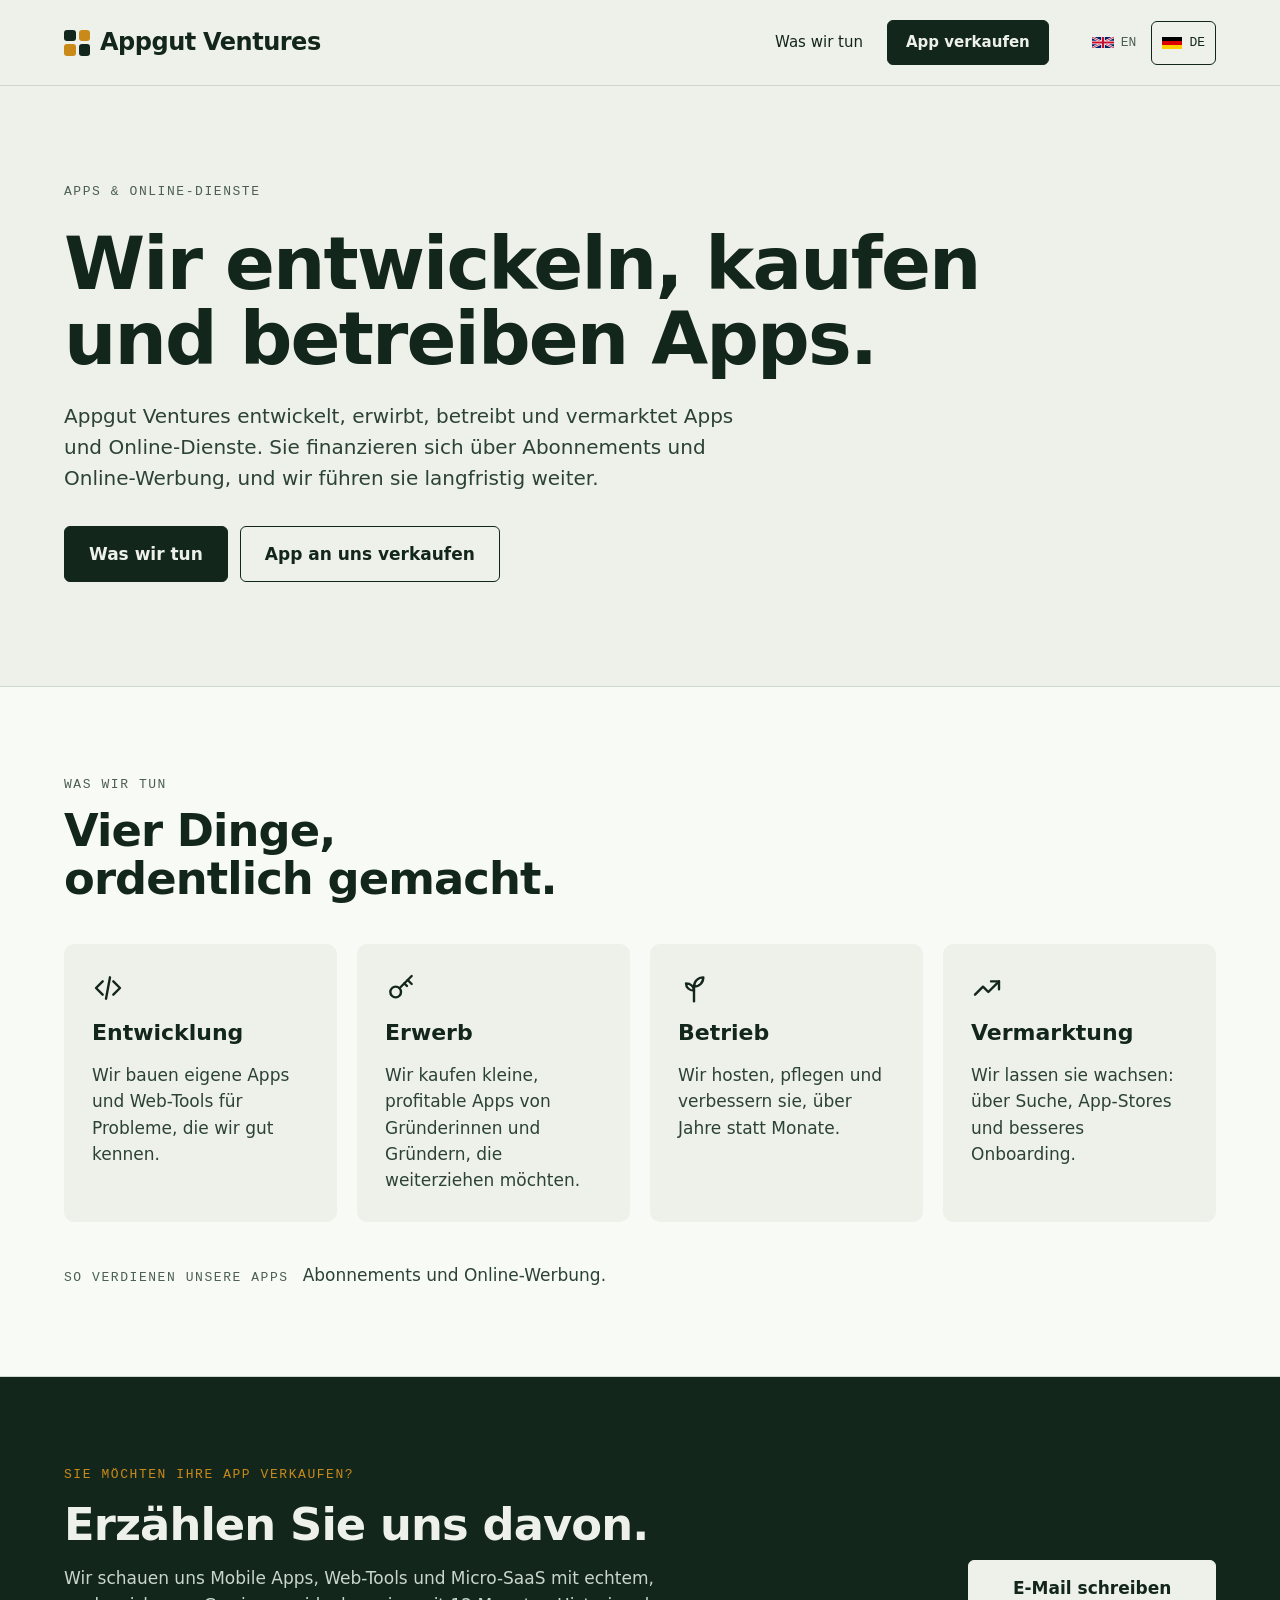
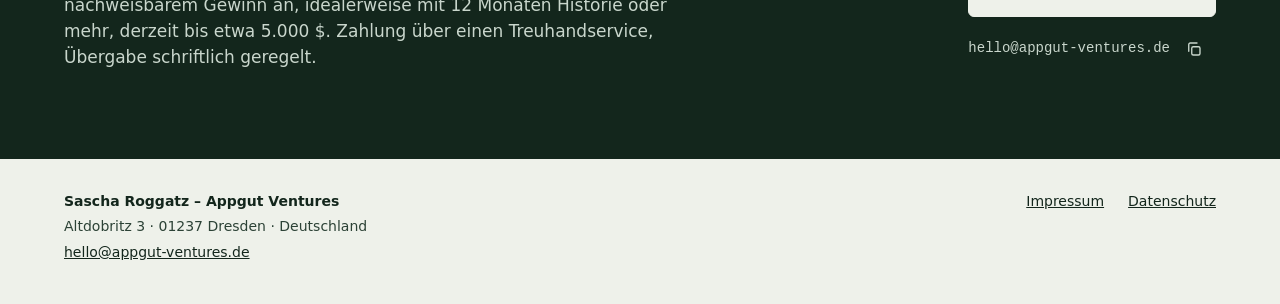
==== de/index.html @ 53e2649e "initial commit" ====
<!doctype html>
<html lang="de">
<head>
<meta charset="utf-8">
<meta name="viewport" content="width=device-width, initial-scale=1, viewport-fit=cover">
<title>Appgut Ventures – Wir entwickeln, kaufen und betreiben Apps</title>
<meta name="description" content="Appgut Ventures entwickelt, erwirbt, betreibt und vermarktet Apps und Online-Dienste, finanziert über Abonnements und Online-Werbung.">
<link rel="canonical" href="https://appgut-ventures.de/de/">
<link rel="alternate" hreflang="en" href="https://appgut-ventures.de/">
<link rel="alternate" hreflang="de" href="https://appgut-ventures.de/de/">
<link rel="alternate" hreflang="x-default" href="https://appgut-ventures.de/">
<meta property="og:title" content="Appgut Ventures – Wir entwickeln, kaufen und betreiben Apps">
<meta property="og:description" content="Wir entwickeln, erwerben, betreiben und vermarkten Apps und Online-Dienste.">
<meta property="og:url" content="https://appgut-ventures.de/de/">
<meta property="og:type" content="website">
<link rel="icon" href="../favicon.svg" type="image/svg+xml">
<link rel="icon" href="../favicon-32.png" sizes="32x32" type="image/png">
<link rel="apple-touch-icon" href="../apple-touch-icon.png">
<link rel="stylesheet" href="../assets/site.css">
</head>
<body>

<header class="site-header">
  <div class="wrap">
    <a class="brand" href="./">
      <span class="mark" aria-hidden="true"><span></span><span></span><span></span><span></span></span>
      <span class="wordmark"><b>Appgut</b> <span>Ventures</span></span>
    </a>
    <nav class="nav" aria-label="Hauptmenü">
      <a href="#what">Was wir tun</a>
      <a class="btn btn-sm" href="#sell">App verkaufen</a>
      <span class="lang" role="group" aria-label="Sprache">
        <a href="../" hreflang="en" lang="en"><svg aria-hidden="true" width="22" height="11" viewBox="0 0 60 30"><rect width="60" height="30" fill="#012169"/><path d="M0,0 L60,30 M60,0 L0,30" stroke="#FFFFFF" stroke-width="6" fill="none"/><path d="M0,0 L60,30 M60,0 L0,30" stroke="#C8102E" stroke-width="2.5" fill="none"/><path d="M30,0 v30 M0,15 h60" stroke="#FFFFFF" stroke-width="10" fill="none"/><path d="M30,0 v30 M0,15 h60" stroke="#C8102E" stroke-width="6" fill="none"/></svg>EN</a>
        <span aria-current="true"><svg aria-hidden="true" width="20" height="12" viewBox="0 0 5 3"><rect width="5" height="1" y="0" fill="#000000"/><rect width="5" height="1" y="1" fill="#DD0000"/><rect width="5" height="1" y="2" fill="#FFCE00"/></svg>DE</span>
      </span>
    </nav>
  </div>
</header>

<main>
  <section class="wrap hero">
    <span class="eyebrow">Apps &amp; Online-Dienste</span>
    <h1 style="hyphens:auto">Wir entwickeln, kaufen und betreiben Apps.</h1>
    <p class="lead">Appgut Ventures entwickelt, erwirbt, betreibt und vermarktet Apps und Online-Dienste. Sie finanzieren sich über Abonnements und Online-Werbung, und wir führen sie langfristig weiter.</p>
    <div class="actions">
      <a class="btn" href="#what">Was wir tun</a>
      <a class="btn btn-outline" href="#sell">App an uns verkaufen</a>
    </div>
  </section>

  <section id="what" class="band">
    <div class="wrap section">
      <div class="section-head">
        <span class="eyebrow">Was wir tun</span>
        <h2>Vier Dinge, ordentlich gemacht.</h2>
      </div>
      <div class="cards">
        <article class="card">
          <svg aria-hidden="true" width="32" height="32" viewBox="0 0 24 24" fill="none" stroke="#13261C" stroke-width="1.8" stroke-linecap="round" stroke-linejoin="round"><path d="M8 7l-5 5 5 5"/><path d="M16 7l5 5-5 5"/><path d="M13.5 4l-3 16"/></svg>
          <h3>Entwicklung</h3>
          <p>Wir bauen eigene Apps und Web-Tools für Probleme, die wir gut kennen.</p>
        </article>
        <article class="card">
          <svg aria-hidden="true" width="32" height="32" viewBox="0 0 24 24" fill="none" stroke="#13261C" stroke-width="1.8" stroke-linecap="round" stroke-linejoin="round"><circle cx="8" cy="15" r="4"/><path d="M11 12l9-9"/><path d="M17 6l3 3"/><path d="M14.5 8.5l2 2"/></svg>
          <h3>Erwerb</h3>
          <p>Wir kaufen kleine, profitable Apps von Gründerinnen und Gründern, die weiterziehen möchten.</p>
        </article>
        <article class="card">
          <svg aria-hidden="true" width="32" height="32" viewBox="0 0 24 24" fill="none" stroke="#13261C" stroke-width="1.8" stroke-linecap="round" stroke-linejoin="round"><path d="M12 22V11"/><path d="M12 11c0-4 3-7 7-7 0 4-3 7-7 7z"/><path d="M12 14c0-3-2.5-5.5-6-5.5 0 3 2.5 5.5 6 5.5z"/></svg>
          <h3>Betrieb</h3>
          <p>Wir hosten, pflegen und verbessern sie, über Jahre statt Monate.</p>
        </article>
        <article class="card">
          <svg aria-hidden="true" width="32" height="32" viewBox="0 0 24 24" fill="none" stroke="#13261C" stroke-width="1.8" stroke-linecap="round" stroke-linejoin="round"><path d="M3 17l6-6 4 4 8-8"/><path d="M15 7h6v6"/></svg>
          <h3>Vermarktung</h3>
          <p>Wir lassen sie wachsen: über Suche, App-Stores und besseres Onboarding.</p>
        </article>
      </div>
      <p class="earn"><span class="eyebrow">So verdienen unsere Apps</span><span>Abonnements und Online-Werbung.</span></p>
    </div>
  </section>

  <section id="sell" class="dark">
    <div class="wrap sell">
      <div class="sell-text">
        <span class="eyebrow">Sie möchten Ihre App verkaufen?</span>
        <h2>Erzählen Sie uns davon.</h2>
        <p>Wir schauen uns Mobile Apps, Web-Tools und Micro-SaaS mit echtem, nachweisbarem Gewinn an, idealerweise mit 12 Monaten Historie oder mehr, derzeit bis etwa 5.000&nbsp;$. Zahlung über einen Treuhandservice, Übergabe schriftlich geregelt.</p>
      </div>
      <div class="contact">
        <a class="btn btn-light" href="mailto:hello@appgut-ventures.de">E-Mail schreiben</a>
        <div class="email-row">
          <span class="email" id="email-de">hello@appgut-ventures.de</span>
          <button type="button" class="copy" data-copy="hello@appgut-ventures.de" data-done="Kopiert" aria-controls="email-de" aria-label="E-Mail-Adresse kopieren" title="E-Mail-Adresse kopieren">
            <svg class="icon" aria-hidden="true" width="18" height="18" viewBox="0 0 24 24" fill="none" stroke="currentColor" stroke-width="1.8" stroke-linecap="round" stroke-linejoin="round"><rect x="9" y="9" width="11" height="11" rx="2"/><path d="M5 15V6a2 2 0 0 1 2-2h9"/></svg>
            <svg class="ok" aria-hidden="true" width="18" height="18" viewBox="0 0 24 24" fill="none" stroke="currentColor" stroke-width="2" stroke-linecap="round" stroke-linejoin="round"><path d="M5 12l5 5 9-10"/></svg>
          </button>
        </div>
      </div>
    </div>
  </section>
</main>

<footer class="site-footer">
  <div class="wrap">
    <address>
      <strong>Sascha Roggatz – Appgut Ventures</strong>
      <span>Altdobritz 3 · 01237 Dresden · Deutschland</span>
      <a href="mailto:hello@appgut-ventures.de">hello@appgut-ventures.de</a>
    </address>
    <nav class="legal-links" aria-label="Rechtliches">
      <a href="../impressum.html">Impressum</a>
      <a href="../datenschutz.html">Datenschutz</a>
    </nav>
  </div>
</footer>

<script src="../assets/site.js" defer></script>
</body>
</html>
---- assets/site.css ----
/* Appgut Ventures – site styles. Fonts are self-hosted (SIL Open Font License, see fonts/LICENSE-*.txt). */
@font-face{font-family:"Bricolage Grotesque";font-style:normal;font-weight:600;font-display:swap;src:url("fonts/bricolage-grotesque-latin-600-normal.woff2") format("woff2")}
@font-face{font-family:"Bricolage Grotesque";font-style:normal;font-weight:800;font-display:swap;src:url("fonts/bricolage-grotesque-latin-800-normal.woff2") format("woff2")}
@font-face{font-family:"IBM Plex Sans";font-style:normal;font-weight:400;font-display:swap;src:url("fonts/ibm-plex-sans-latin-400-normal.woff2") format("woff2")}
@font-face{font-family:"IBM Plex Sans";font-style:normal;font-weight:500;font-display:swap;src:url("fonts/ibm-plex-sans-latin-500-normal.woff2") format("woff2")}
@font-face{font-family:"IBM Plex Sans";font-style:normal;font-weight:600;font-display:swap;src:url("fonts/ibm-plex-sans-latin-600-normal.woff2") format("woff2")}
@font-face{font-family:"IBM Plex Mono";font-style:normal;font-weight:400;font-display:swap;src:url("fonts/ibm-plex-mono-latin-400-normal.woff2") format("woff2")}
@font-face{font-family:"IBM Plex Mono";font-style:normal;font-weight:500;font-display:swap;src:url("fonts/ibm-plex-mono-latin-500-normal.woff2") format("woff2")}

:root{
  --bg:#EEF1EA; --surface:#F8FAF5; --ink:#13261C; --ink-2:#2C4236; --muted:#4C5E53; --line:#CFD8CF;
  --accent:#C98A1A; --on-dark:#EEF1EA; --on-dark-2:#C9D6CC;
  --f-display:"Bricolage Grotesque","Avenir Next",system-ui,sans-serif;
  --f-body:"IBM Plex Sans","Segoe UI",system-ui,sans-serif;
  --f-mono:"IBM Plex Mono",ui-monospace,Menlo,monospace;
}
*{box-sizing:border-box}
html{-webkit-text-size-adjust:100%}
body{margin:0;background:var(--bg);color:var(--ink);font-family:var(--f-body);font-size:17px;line-height:1.55}
a{color:var(--ink)}
a:hover{color:#3E5A49}
:focus-visible{outline:2px solid var(--accent);outline-offset:3px;border-radius:4px}
p{margin:0}
h1,h2,h3{font-family:var(--f-display);margin:0;text-wrap:balance}
h1{font-weight:800;font-size:clamp(2.6rem,6vw,4.6rem);line-height:1.02;letter-spacing:-.025em;max-width:14em}
h2{font-weight:800;font-size:clamp(1.9rem,3.6vw,2.8rem);line-height:1.08;letter-spacing:-.02em}
h3{font-weight:600;font-size:22px}

.wrap{max-width:1200px;margin:0 auto;padding-left:max(24px,env(safe-area-inset-left));padding-right:max(24px,env(safe-area-inset-right))}

/* Header */
.site-header{border-bottom:1px solid var(--line)}
.site-header .wrap{display:flex;flex-wrap:wrap;align-items:center;justify-content:space-between;gap:16px;padding-top:20px;padding-bottom:20px}
.brand{display:flex;align-items:center;gap:10px;text-decoration:none}
.mark{display:grid;grid-template-columns:repeat(2,1fr);gap:3px;width:26px;height:26px}
.mark span{border-radius:3px;background:var(--ink)}
.mark span:nth-child(2),.mark span:nth-child(3){background:var(--accent)}
.wordmark{font-family:var(--f-display);font-size:24px;letter-spacing:-.02em;color:var(--ink)}
.wordmark b{font-weight:800}
.wordmark span{font-weight:600}
.nav{display:flex;flex-wrap:wrap;align-items:center;gap:8px 24px;font-size:15px}
.nav > a{text-decoration:none}
.lang{display:inline-flex;gap:4px;margin-left:8px}
.lang a,.lang span{display:inline-flex;align-items:center;gap:7px;min-height:44px;padding:0 10px;border:1px solid transparent;border-radius:6px;font-family:var(--f-mono);font-size:13px;color:var(--muted);text-decoration:none}
.lang [aria-current]{border-color:var(--ink);color:var(--ink);font-weight:500}

/* Buttons */
.btn{display:inline-flex;align-items:center;justify-content:center;min-height:48px;padding:14px 24px;border-radius:6px;font-weight:600;text-decoration:none;background:var(--ink);color:var(--bg);border:1.5px solid var(--ink)}
.btn:hover{background:#24402F;color:var(--bg)}
.btn-sm{min-height:44px;padding:10px 18px}
.btn-outline{background:transparent;color:var(--ink)}
.btn-outline:hover{background:var(--ink);color:var(--bg)}
.btn-light{background:var(--bg);color:var(--ink);border-color:var(--bg)}
.btn-light:hover{background:#FFFFFF;color:var(--ink)}

/* Sections */
.eyebrow{font-family:var(--f-mono);font-size:13px;letter-spacing:.12em;text-transform:uppercase;color:var(--muted)}
.hero{padding-top:96px;padding-bottom:104px;display:flex;flex-direction:column;gap:24px}
.lead{font-size:20px;max-width:34em;color:var(--ink-2)}
.actions{display:flex;flex-wrap:wrap;gap:12px;padding-top:8px}
.band{background:var(--surface);border-top:1px solid var(--line);border-bottom:1px solid var(--line)}
.section{padding-top:88px;padding-bottom:88px;display:flex;flex-direction:column;gap:40px}
.section-head{display:flex;flex-direction:column;gap:12px;max-width:40em}
.cards{display:flex;flex-wrap:wrap;gap:20px}
.card{flex:1 1 240px;min-width:0;display:flex;flex-direction:column;gap:12px;padding:28px;background:var(--bg);border-radius:10px}
.card p{color:var(--ink-2)}
.earn{display:flex;flex-wrap:wrap;align-items:baseline;gap:6px 14px;color:var(--ink-2)}

.dark{background:var(--ink);color:var(--on-dark)}
.dark h2{color:var(--on-dark)}
.dark .eyebrow{color:var(--accent)}
.sell{padding-top:88px;padding-bottom:88px;display:flex;flex-wrap:wrap;align-items:flex-end;justify-content:space-between;gap:32px 48px}
.sell-text{flex:1 1 520px;min-width:0;display:flex;flex-direction:column;gap:16px}
.sell-text p{max-width:36em;color:var(--on-dark-2)}
.contact{display:flex;flex-direction:column;gap:10px}
.email-row{display:flex;align-items:center;gap:2px}
.email{font-family:var(--f-mono);font-size:14px;color:var(--on-dark-2);user-select:all}
.copy{display:inline-grid;place-items:center;width:44px;height:44px;padding:0;border:0;border-radius:6px;background:transparent;cursor:pointer;color:var(--on-dark-2)}
.copy:hover{color:var(--on-dark)}
.copy .ok{display:none}
.copy.copied .ok{display:block}
.copy.copied .icon{display:none}

/* Footer */
.site-footer .wrap{padding-top:32px;padding-bottom:40px;display:flex;flex-wrap:wrap;justify-content:space-between;gap:16px 32px;font-size:14px;color:var(--ink-2)}
.site-footer address{font-style:normal;display:flex;flex-direction:column;gap:4px}
.site-footer strong{color:var(--ink);font-weight:600}
.legal-links{display:flex;flex-wrap:wrap;gap:8px 24px;align-items:flex-start}

/* Legal pages */
.legal{max-width:760px;padding-top:64px;padding-bottom:88px;display:flex;flex-direction:column;gap:16px}
.legal h1{font-size:clamp(2.2rem,5vw,3.2rem)}
.legal h2{font-size:1.35rem;margin-top:24px}
.legal p,.legal li{color:var(--ink-2)}
.legal ul{margin:0;padding-left:1.2em;display:grid;gap:4px}
.legal address{font-style:normal}
.todo{background:#FBEFD2;color:#5A3E07;border-radius:3px;padding:0 3px}

@media (max-width:640px){
  .hero{padding-top:64px;padding-bottom:72px}
  .section,.sell{padding-top:64px;padding-bottom:64px}
  .lang{margin-left:0}
}
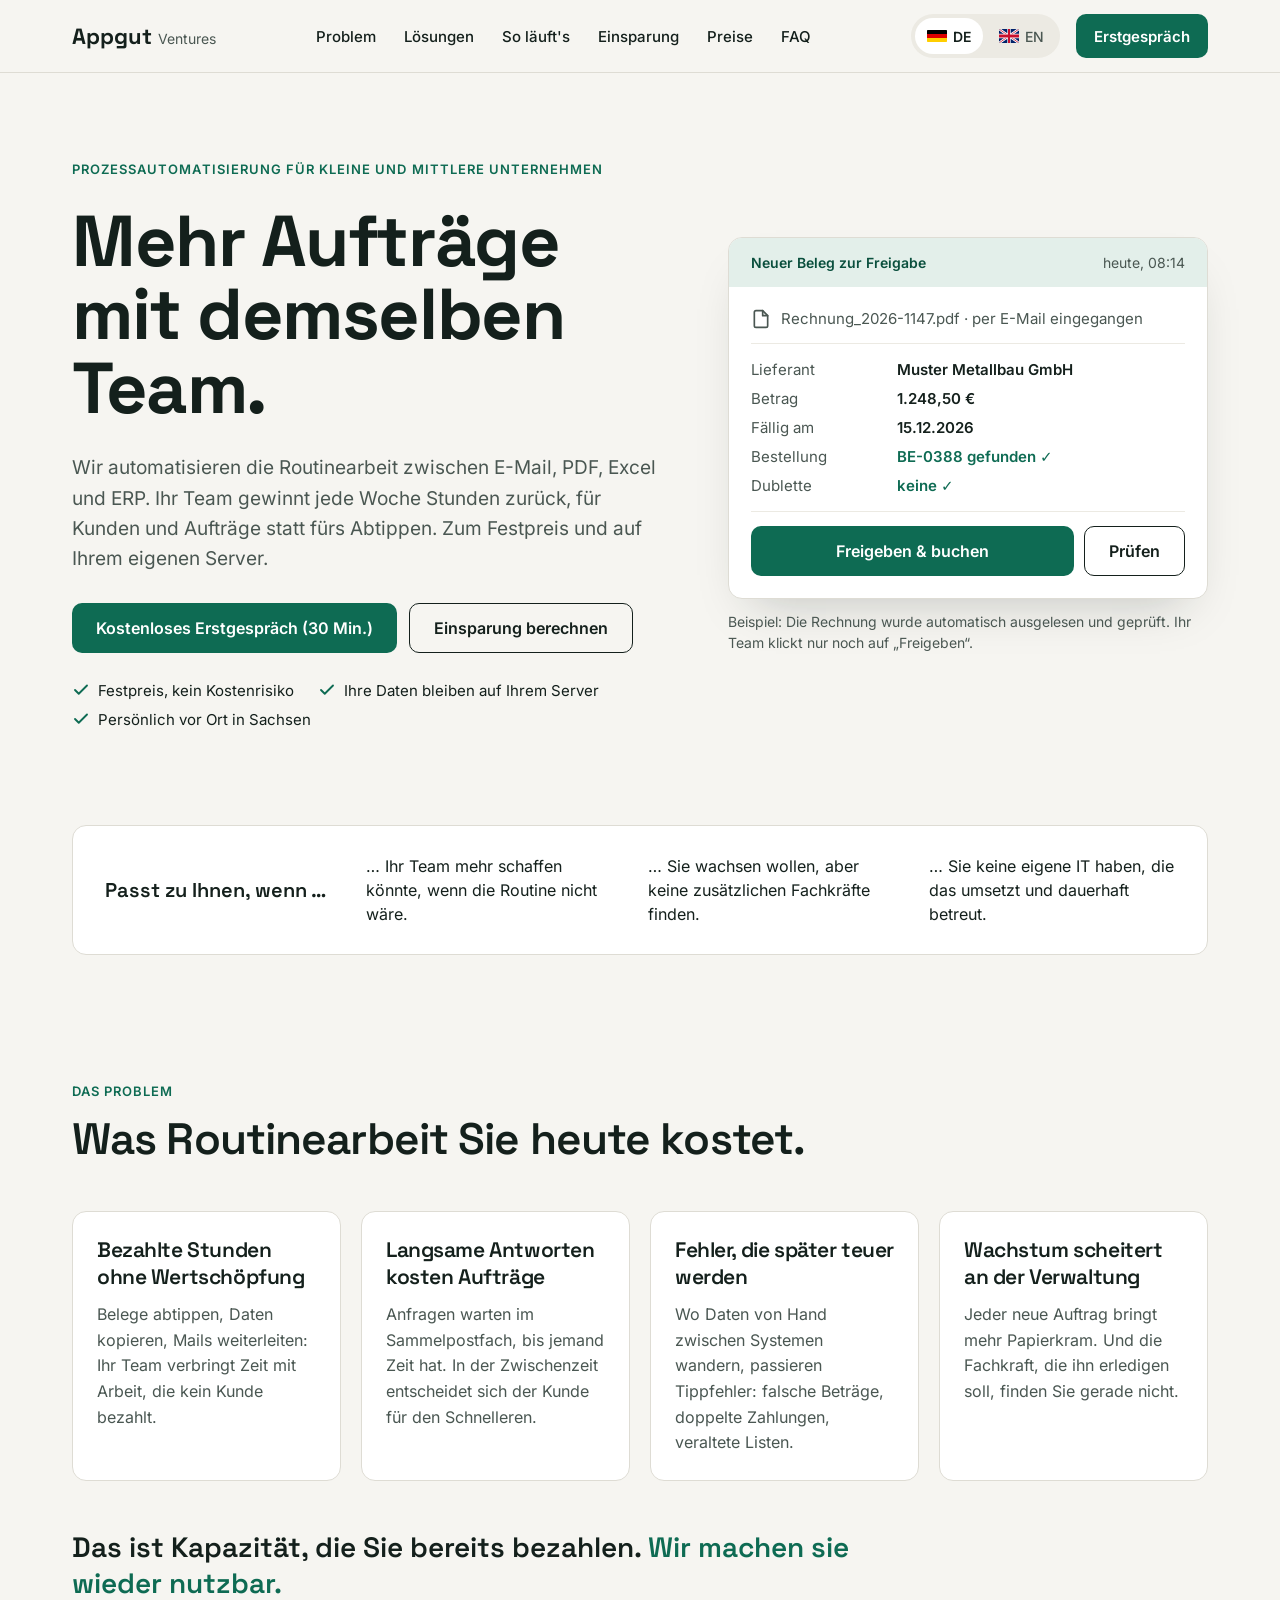
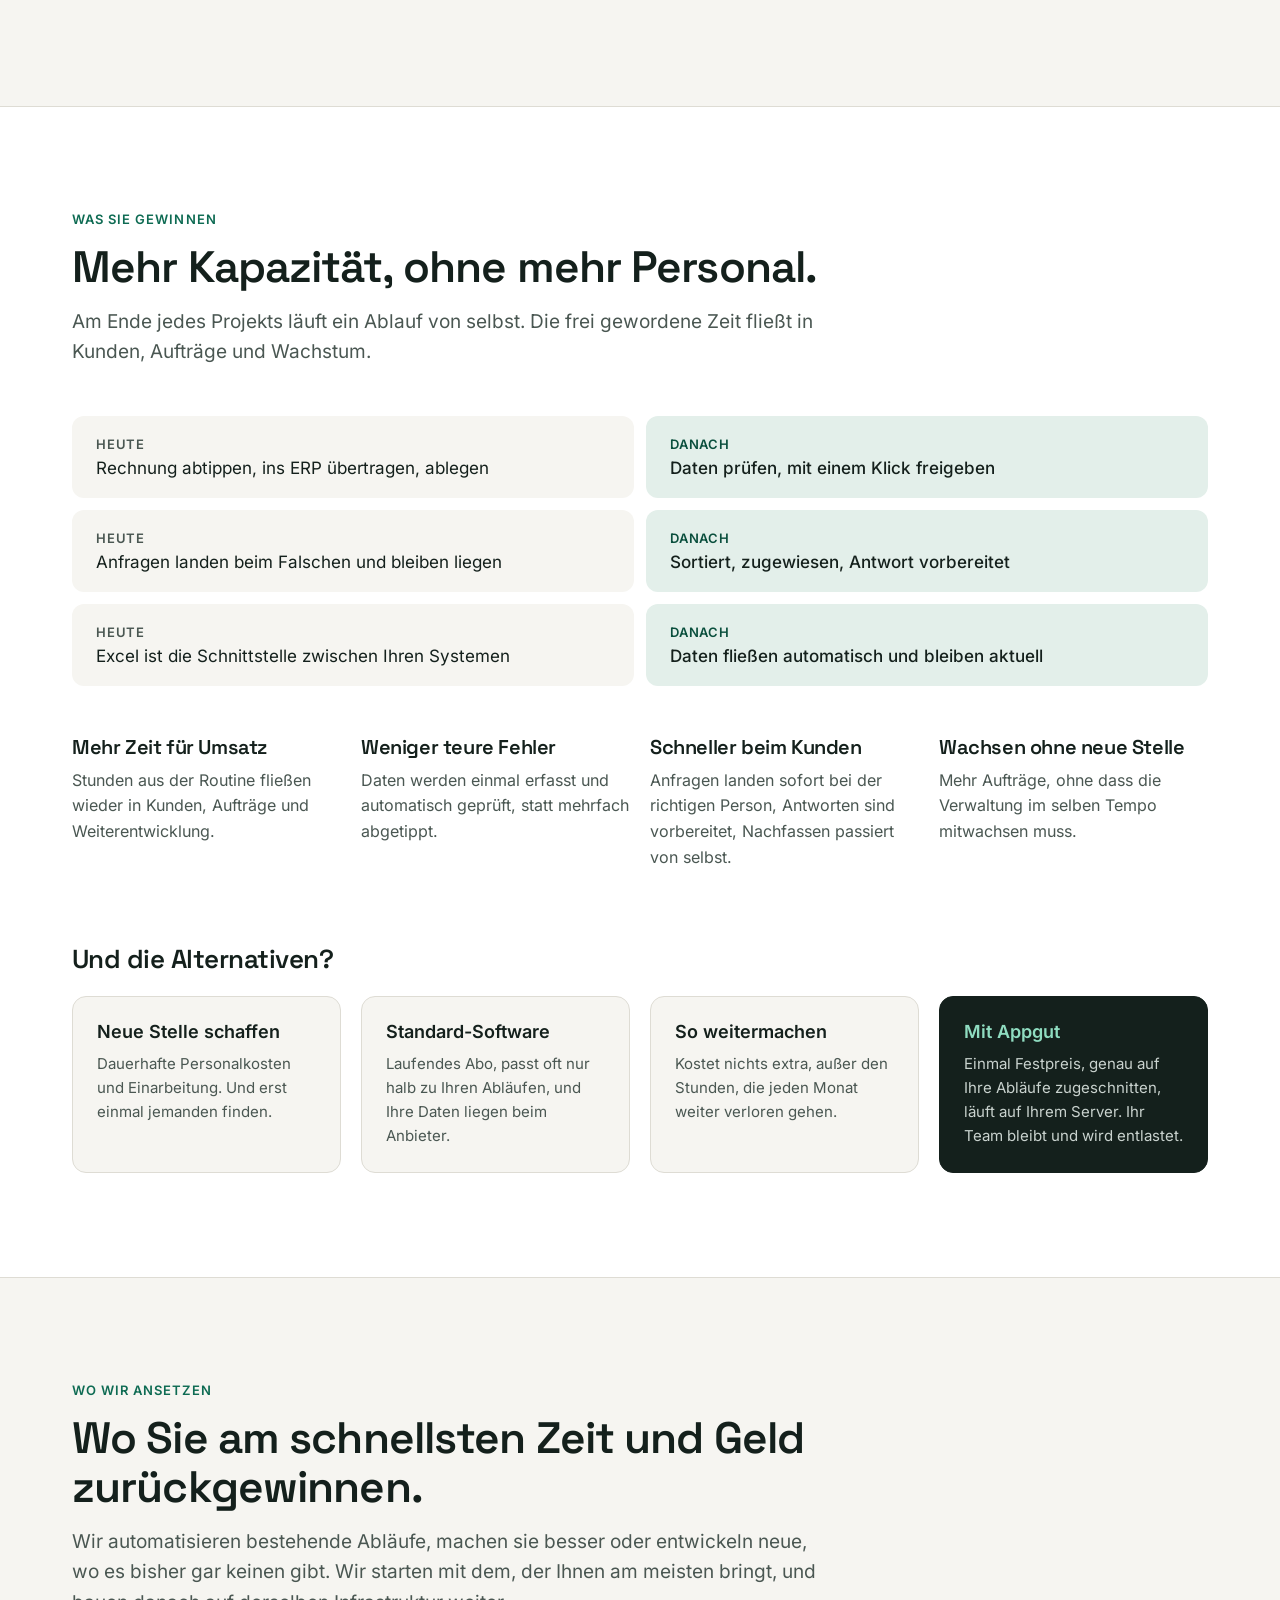
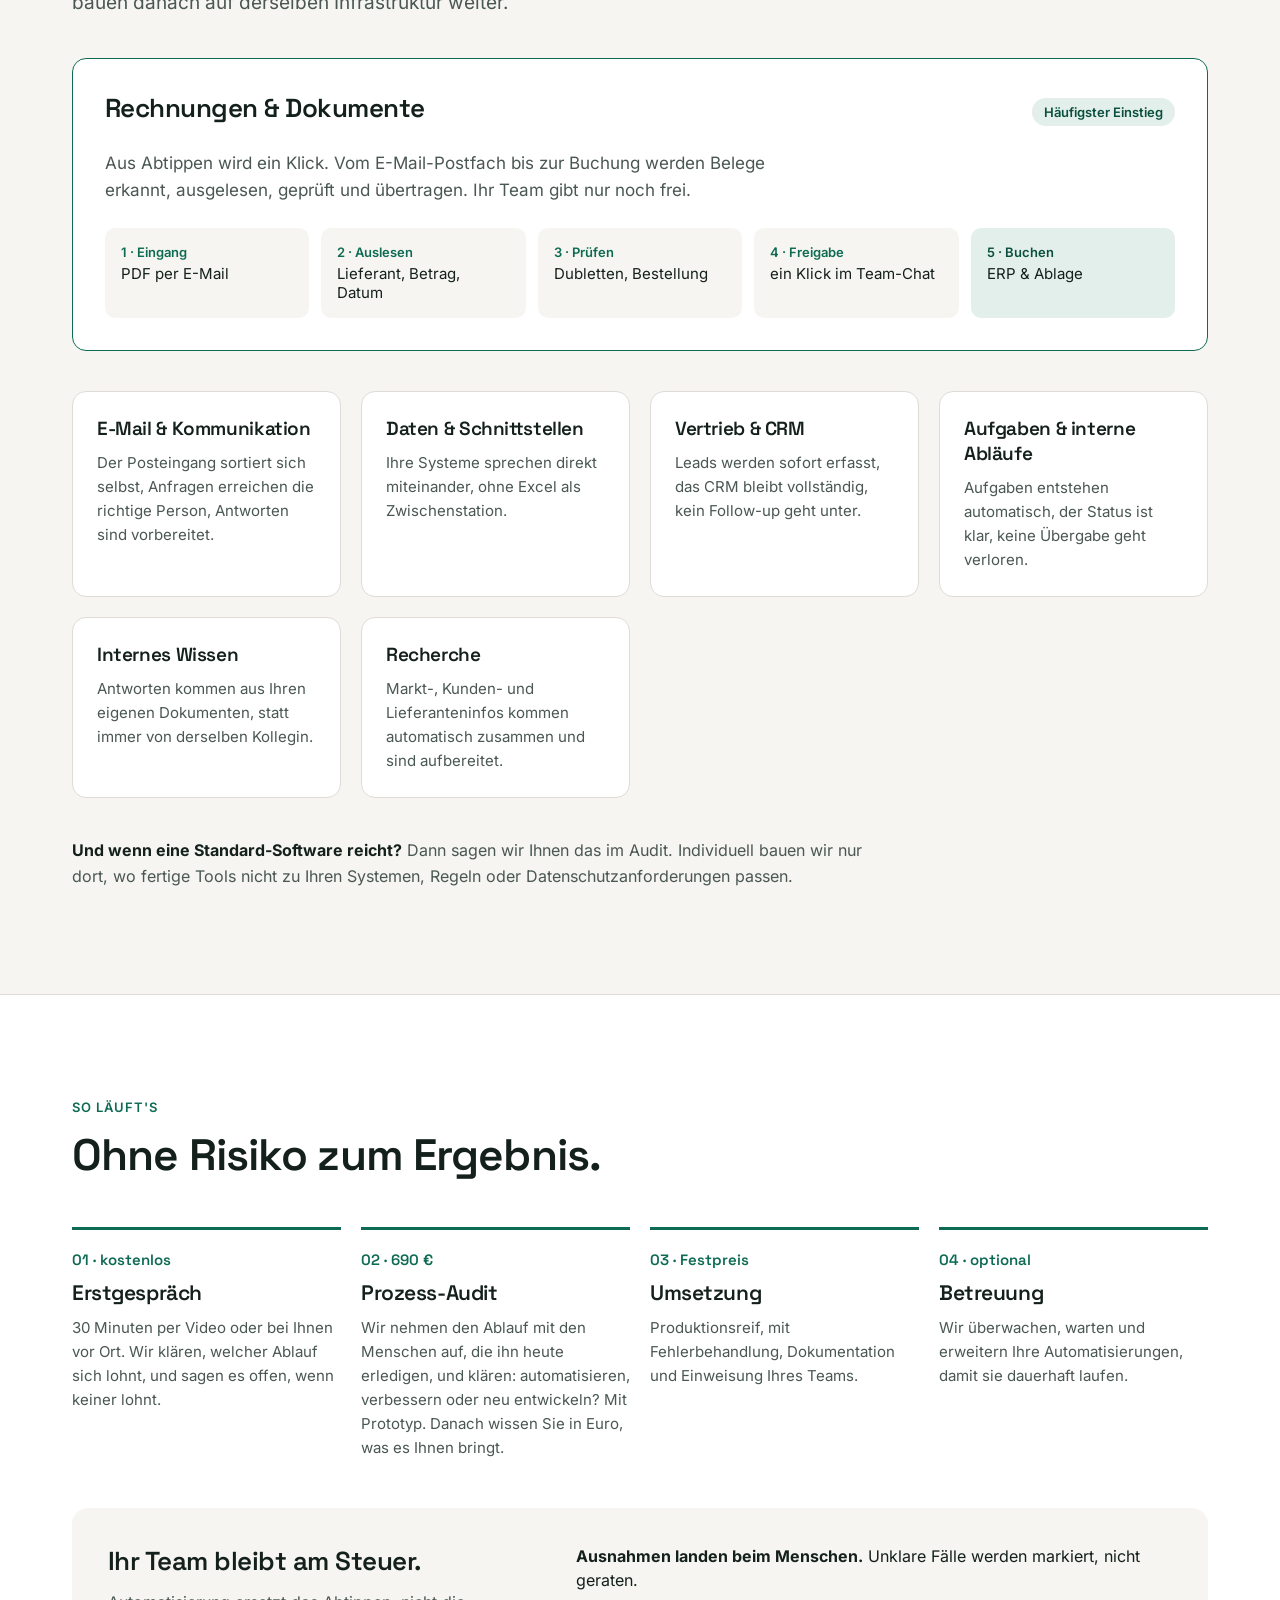
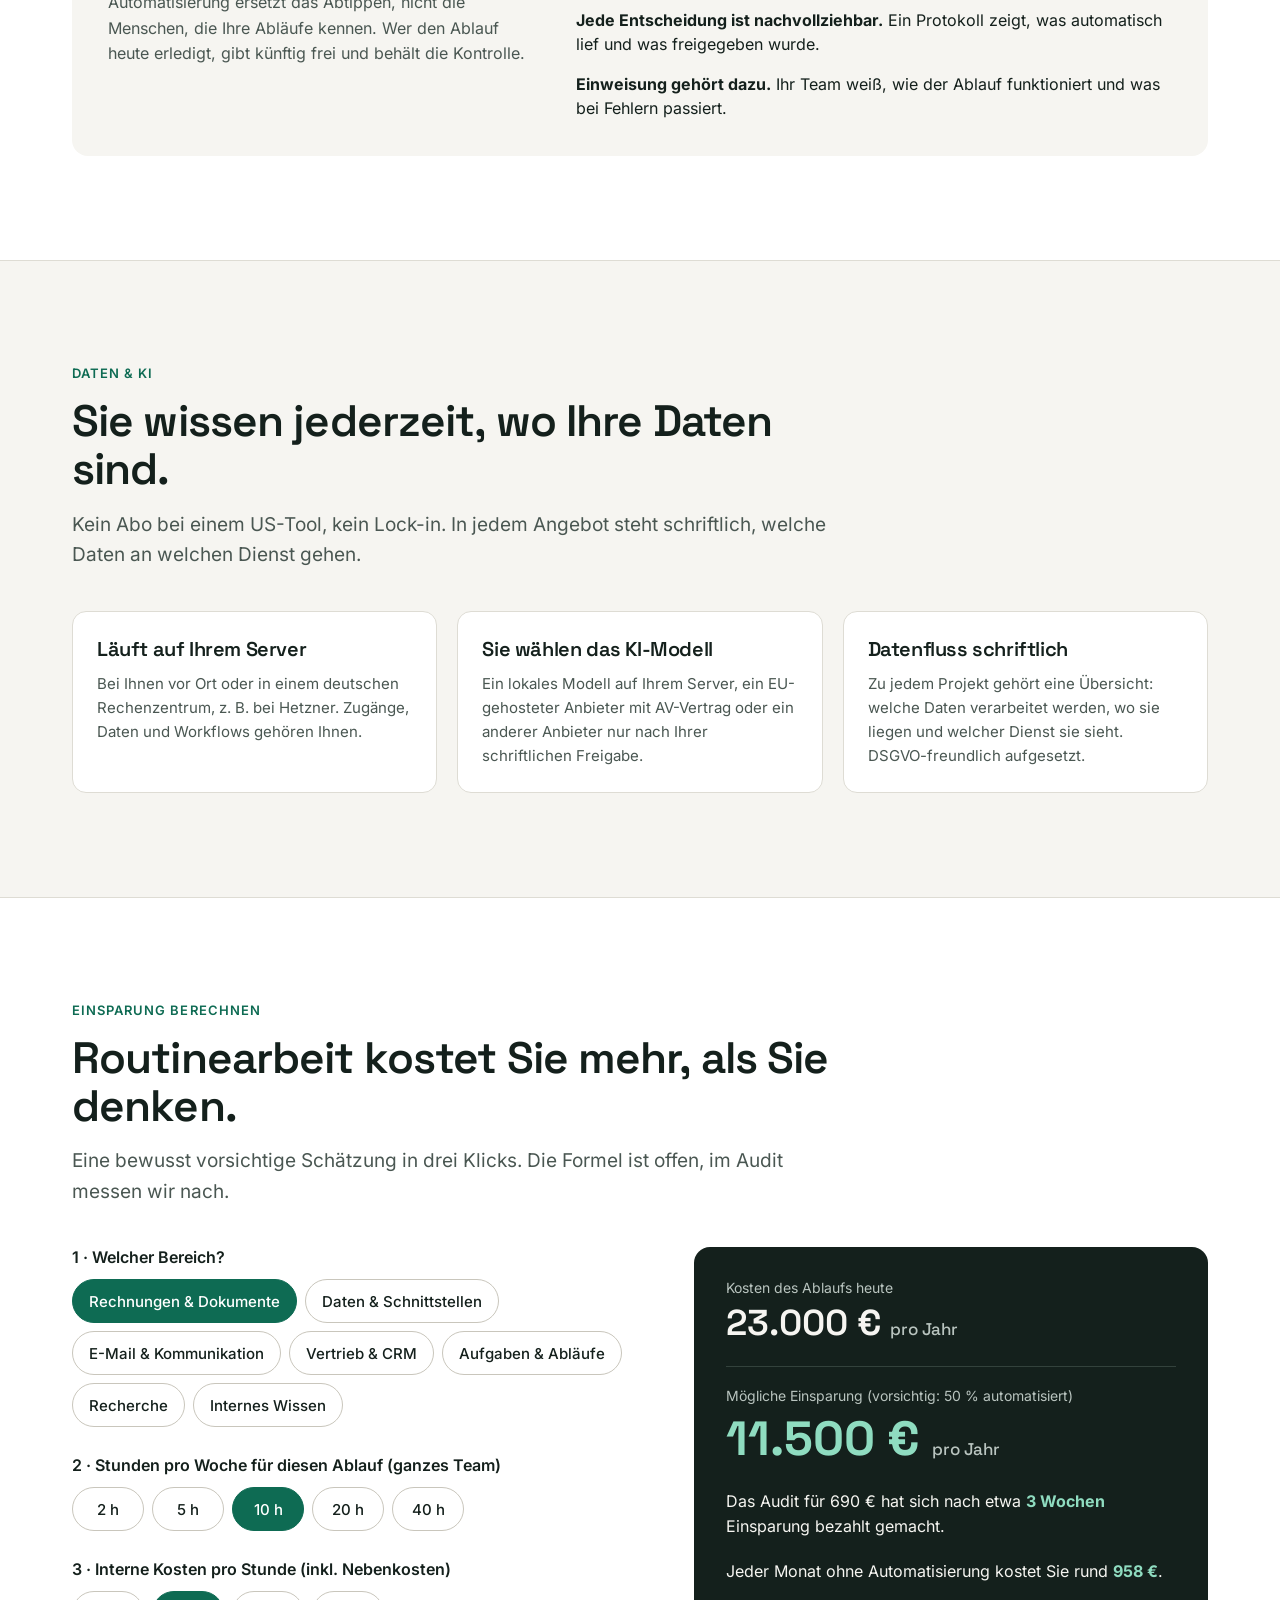
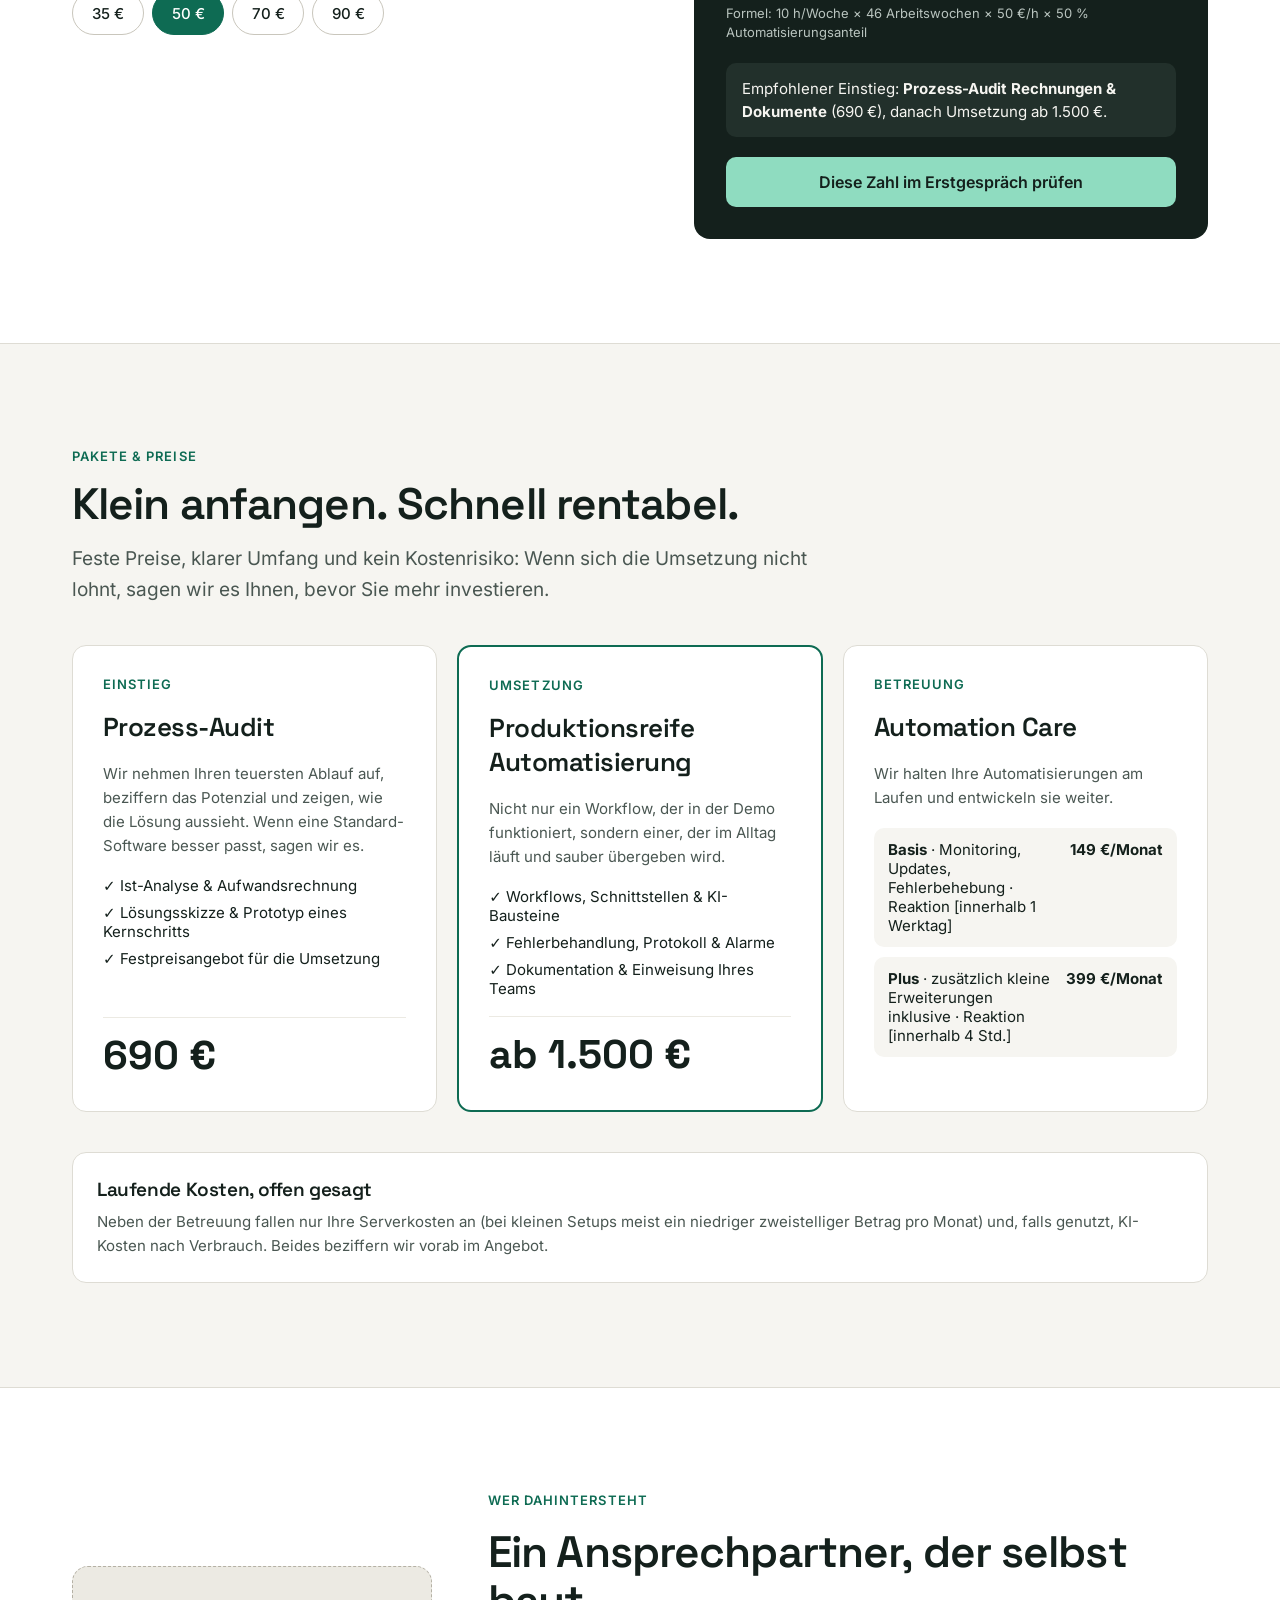
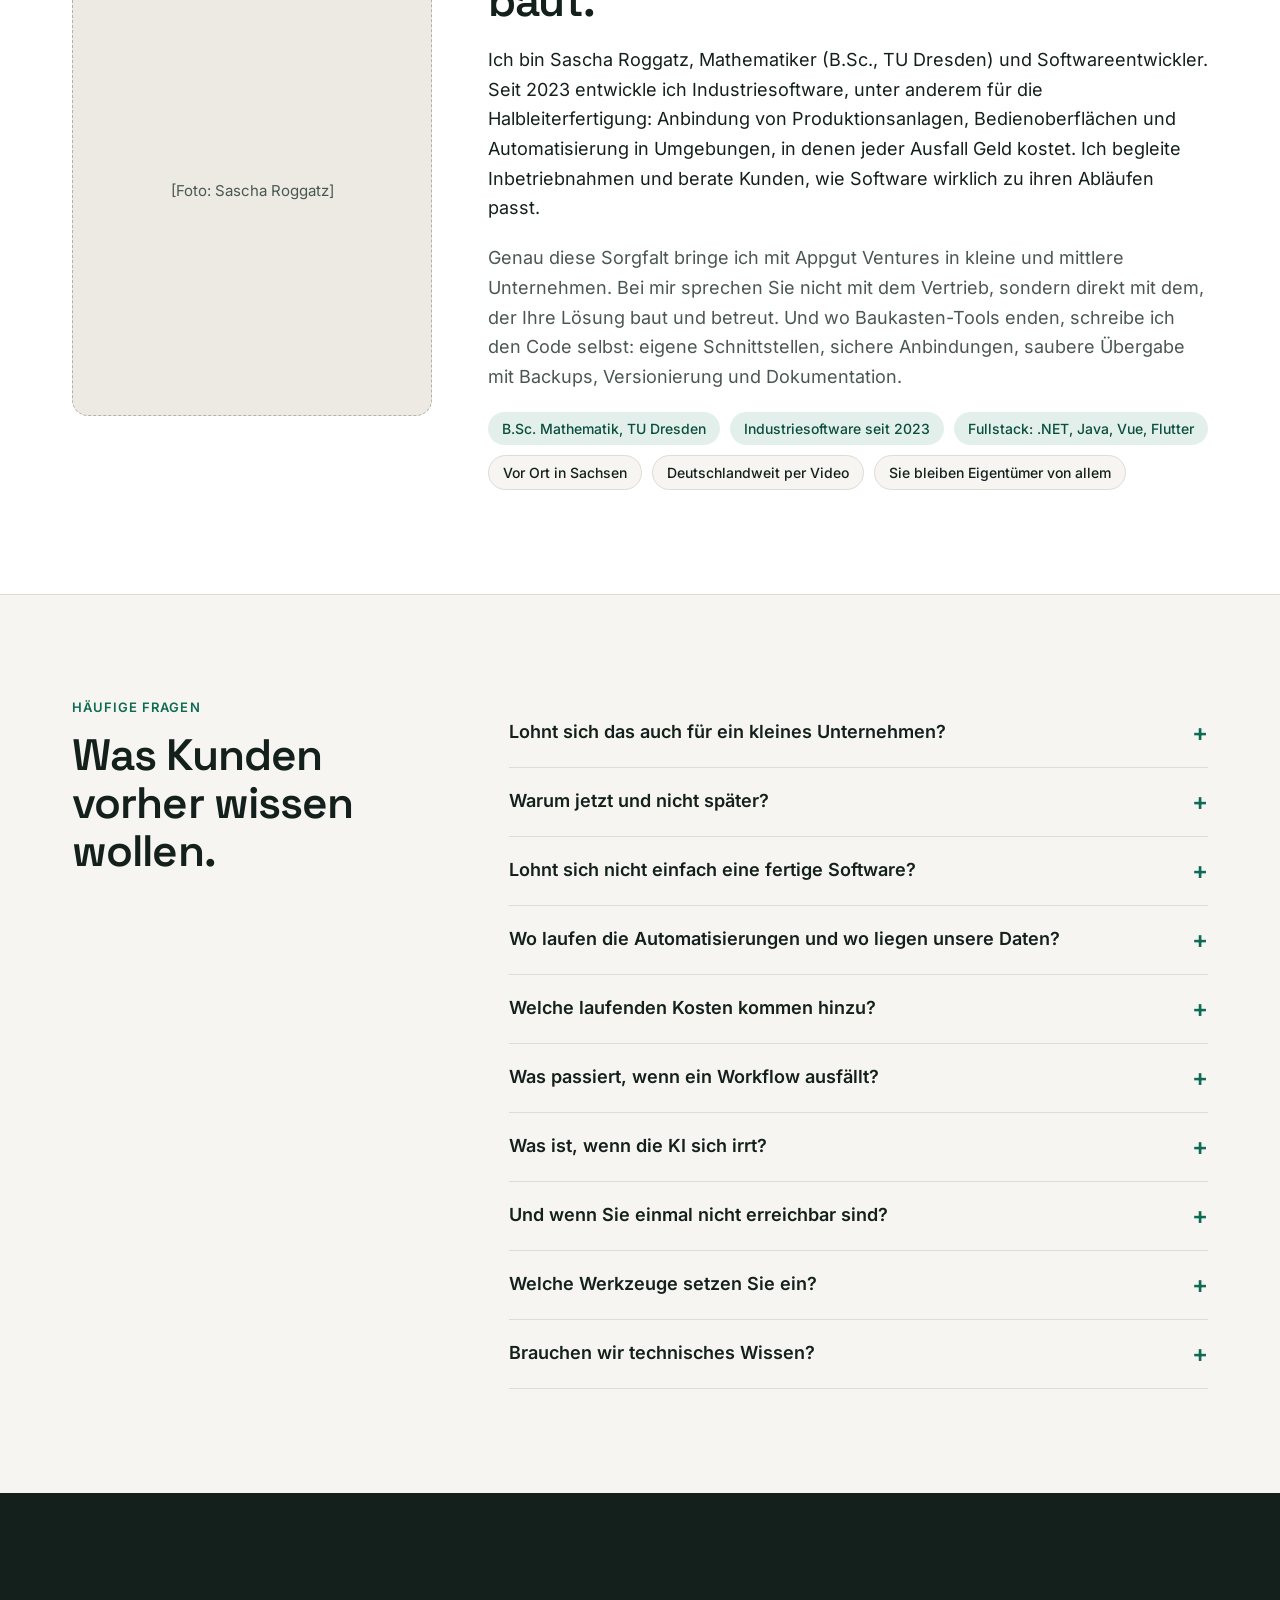
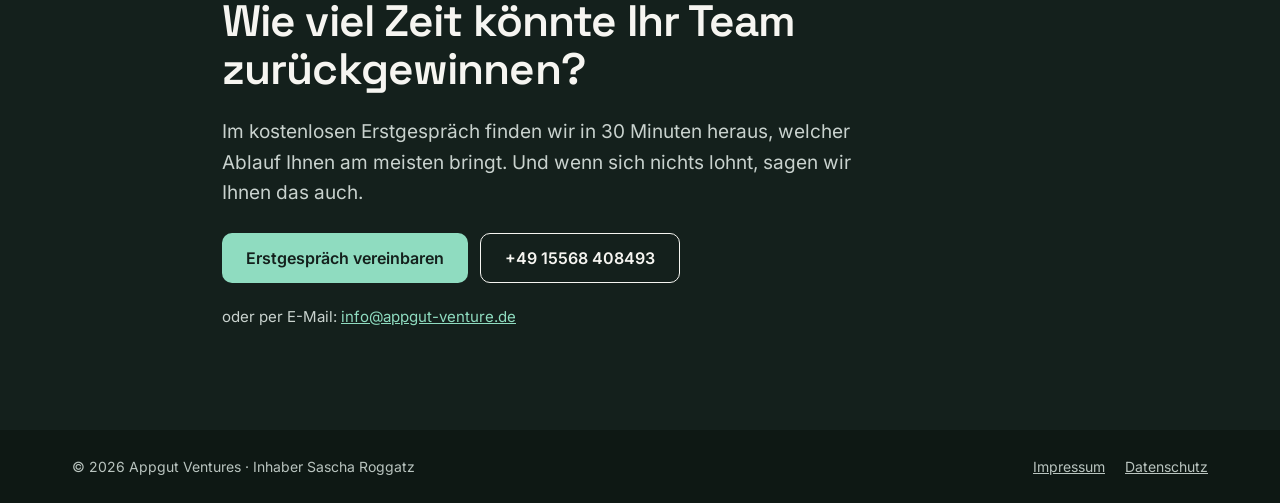
==== commit f8141622: "Relaunch: Prozessautomatisierung & KI" ====
--- a/de/index.html
+++ b/de/index.html
@@ -2,119 +2,12 @@
 <html lang="de">
 <head>
 <meta charset="utf-8">
-<meta name="viewport" content="width=device-width, initial-scale=1, viewport-fit=cover">
-<title>Appgut Ventures – Wir entwickeln, kaufen und betreiben Apps</title>
-<meta name="description" content="Appgut Ventures entwickelt, erwirbt, betreibt und vermarktet Apps und Online-Dienste, finanziert über Abonnements und Online-Werbung.">
-<link rel="canonical" href="https://appgut-ventures.de/de/">
-<link rel="alternate" hreflang="en" href="https://appgut-ventures.de/">
-<link rel="alternate" hreflang="de" href="https://appgut-ventures.de/de/">
-<link rel="alternate" hreflang="x-default" href="https://appgut-ventures.de/">
-<meta property="og:title" content="Appgut Ventures – Wir entwickeln, kaufen und betreiben Apps">
-<meta property="og:description" content="Wir entwickeln, erwerben, betreiben und vermarkten Apps und Online-Dienste.">
-<meta property="og:url" content="https://appgut-ventures.de/de/">
-<meta property="og:type" content="website">
-<link rel="icon" href="../favicon.svg" type="image/svg+xml">
-<link rel="icon" href="../favicon-32.png" sizes="32x32" type="image/png">
-<link rel="apple-touch-icon" href="../apple-touch-icon.png">
-<link rel="stylesheet" href="../assets/site.css">
+<title>Weiterleitung – Appgut Ventures</title>
+<meta name="robots" content="noindex">
+<link rel="canonical" href="https://appgut-ventures.de/">
+<meta http-equiv="refresh" content="0; url=/">
 </head>
 <body>
-
-<header class="site-header">
-  <div class="wrap">
-    <a class="brand" href="./">
-      <span class="mark" aria-hidden="true"><span></span><span></span><span></span><span></span></span>
-      <span class="wordmark"><b>Appgut</b> <span>Ventures</span></span>
-    </a>
-    <nav class="nav" aria-label="Hauptmenü">
-      <a href="#what">Was wir tun</a>
-      <a class="btn btn-sm" href="#sell">App verkaufen</a>
-      <span class="lang" role="group" aria-label="Sprache">
-        <a href="../" hreflang="en" lang="en"><svg aria-hidden="true" width="22" height="11" viewBox="0 0 60 30"><rect width="60" height="30" fill="#012169"/><path d="M0,0 L60,30 M60,0 L0,30" stroke="#FFFFFF" stroke-width="6" fill="none"/><path d="M0,0 L60,30 M60,0 L0,30" stroke="#C8102E" stroke-width="2.5" fill="none"/><path d="M30,0 v30 M0,15 h60" stroke="#FFFFFF" stroke-width="10" fill="none"/><path d="M30,0 v30 M0,15 h60" stroke="#C8102E" stroke-width="6" fill="none"/></svg>EN</a>
-        <span aria-current="true"><svg aria-hidden="true" width="20" height="12" viewBox="0 0 5 3"><rect width="5" height="1" y="0" fill="#000000"/><rect width="5" height="1" y="1" fill="#DD0000"/><rect width="5" height="1" y="2" fill="#FFCE00"/></svg>DE</span>
-      </span>
-    </nav>
-  </div>
-</header>
-
-<main>
-  <section class="wrap hero">
-    <span class="eyebrow">Apps &amp; Online-Dienste</span>
-    <h1 style="hyphens:auto">Wir entwickeln, kaufen und betreiben Apps.</h1>
-    <p class="lead">Appgut Ventures entwickelt, erwirbt, betreibt und vermarktet Apps und Online-Dienste. Sie finanzieren sich über Abonnements und Online-Werbung, und wir führen sie langfristig weiter.</p>
-    <div class="actions">
-      <a class="btn" href="#what">Was wir tun</a>
-      <a class="btn btn-outline" href="#sell">App an uns verkaufen</a>
-    </div>
-  </section>
-
-  <section id="what" class="band">
-    <div class="wrap section">
-      <div class="section-head">
-        <span class="eyebrow">Was wir tun</span>
-        <h2>Vier Dinge, ordentlich gemacht.</h2>
-      </div>
-      <div class="cards">
-        <article class="card">
-          <svg aria-hidden="true" width="32" height="32" viewBox="0 0 24 24" fill="none" stroke="#13261C" stroke-width="1.8" stroke-linecap="round" stroke-linejoin="round"><path d="M8 7l-5 5 5 5"/><path d="M16 7l5 5-5 5"/><path d="M13.5 4l-3 16"/></svg>
-          <h3>Entwicklung</h3>
-          <p>Wir bauen eigene Apps und Web-Tools für Probleme, die wir gut kennen.</p>
-        </article>
-        <article class="card">
-          <svg aria-hidden="true" width="32" height="32" viewBox="0 0 24 24" fill="none" stroke="#13261C" stroke-width="1.8" stroke-linecap="round" stroke-linejoin="round"><circle cx="8" cy="15" r="4"/><path d="M11 12l9-9"/><path d="M17 6l3 3"/><path d="M14.5 8.5l2 2"/></svg>
-          <h3>Erwerb</h3>
-          <p>Wir kaufen kleine, profitable Apps von Gründerinnen und Gründern, die weiterziehen möchten.</p>
-        </article>
-        <article class="card">
-          <svg aria-hidden="true" width="32" height="32" viewBox="0 0 24 24" fill="none" stroke="#13261C" stroke-width="1.8" stroke-linecap="round" stroke-linejoin="round"><path d="M12 22V11"/><path d="M12 11c0-4 3-7 7-7 0 4-3 7-7 7z"/><path d="M12 14c0-3-2.5-5.5-6-5.5 0 3 2.5 5.5 6 5.5z"/></svg>
-          <h3>Betrieb</h3>
-          <p>Wir hosten, pflegen und verbessern sie, über Jahre statt Monate.</p>
-        </article>
-        <article class="card">
-          <svg aria-hidden="true" width="32" height="32" viewBox="0 0 24 24" fill="none" stroke="#13261C" stroke-width="1.8" stroke-linecap="round" stroke-linejoin="round"><path d="M3 17l6-6 4 4 8-8"/><path d="M15 7h6v6"/></svg>
-          <h3>Vermarktung</h3>
-          <p>Wir lassen sie wachsen: über Suche, App-Stores und besseres Onboarding.</p>
-        </article>
-      </div>
-      <p class="earn"><span class="eyebrow">So verdienen unsere Apps</span><span>Abonnements und Online-Werbung.</span></p>
-    </div>
-  </section>
-
-  <section id="sell" class="dark">
-    <div class="wrap sell">
-      <div class="sell-text">
-        <span class="eyebrow">Sie möchten Ihre App verkaufen?</span>
-        <h2>Erzählen Sie uns davon.</h2>
-        <p>Wir schauen uns Mobile Apps, Web-Tools und Micro-SaaS mit echtem, nachweisbarem Gewinn an, idealerweise mit 12 Monaten Historie oder mehr, derzeit bis etwa 5.000&nbsp;$. Zahlung über einen Treuhandservice, Übergabe schriftlich geregelt.</p>
-      </div>
-      <div class="contact">
-        <a class="btn btn-light" href="mailto:hello@appgut-ventures.de">E-Mail schreiben</a>
-        <div class="email-row">
-          <span class="email" id="email-de">hello@appgut-ventures.de</span>
-          <button type="button" class="copy" data-copy="hello@appgut-ventures.de" data-done="Kopiert" aria-controls="email-de" aria-label="E-Mail-Adresse kopieren" title="E-Mail-Adresse kopieren">
-            <svg class="icon" aria-hidden="true" width="18" height="18" viewBox="0 0 24 24" fill="none" stroke="currentColor" stroke-width="1.8" stroke-linecap="round" stroke-linejoin="round"><rect x="9" y="9" width="11" height="11" rx="2"/><path d="M5 15V6a2 2 0 0 1 2-2h9"/></svg>
-            <svg class="ok" aria-hidden="true" width="18" height="18" viewBox="0 0 24 24" fill="none" stroke="currentColor" stroke-width="2" stroke-linecap="round" stroke-linejoin="round"><path d="M5 12l5 5 9-10"/></svg>
-          </button>
-        </div>
-      </div>
-    </div>
-  </section>
-</main>
-
-<footer class="site-footer">
-  <div class="wrap">
-    <address>
-      <strong>Sascha Roggatz – Appgut Ventures</strong>
-      <span>Altdobritz 3 · 01237 Dresden · Deutschland</span>
-      <a href="mailto:hello@appgut-ventures.de">hello@appgut-ventures.de</a>
-    </address>
-    <nav class="legal-links" aria-label="Rechtliches">
-      <a href="../impressum.html">Impressum</a>
-      <a href="../datenschutz.html">Datenschutz</a>
-    </nav>
-  </div>
-</footer>
-
-<script src="../assets/site.js" defer></script>
+<p>Die deutsche Seite ist umgezogen: <a href="/">appgut-ventures.de</a></p>
 </body>
 </html>
